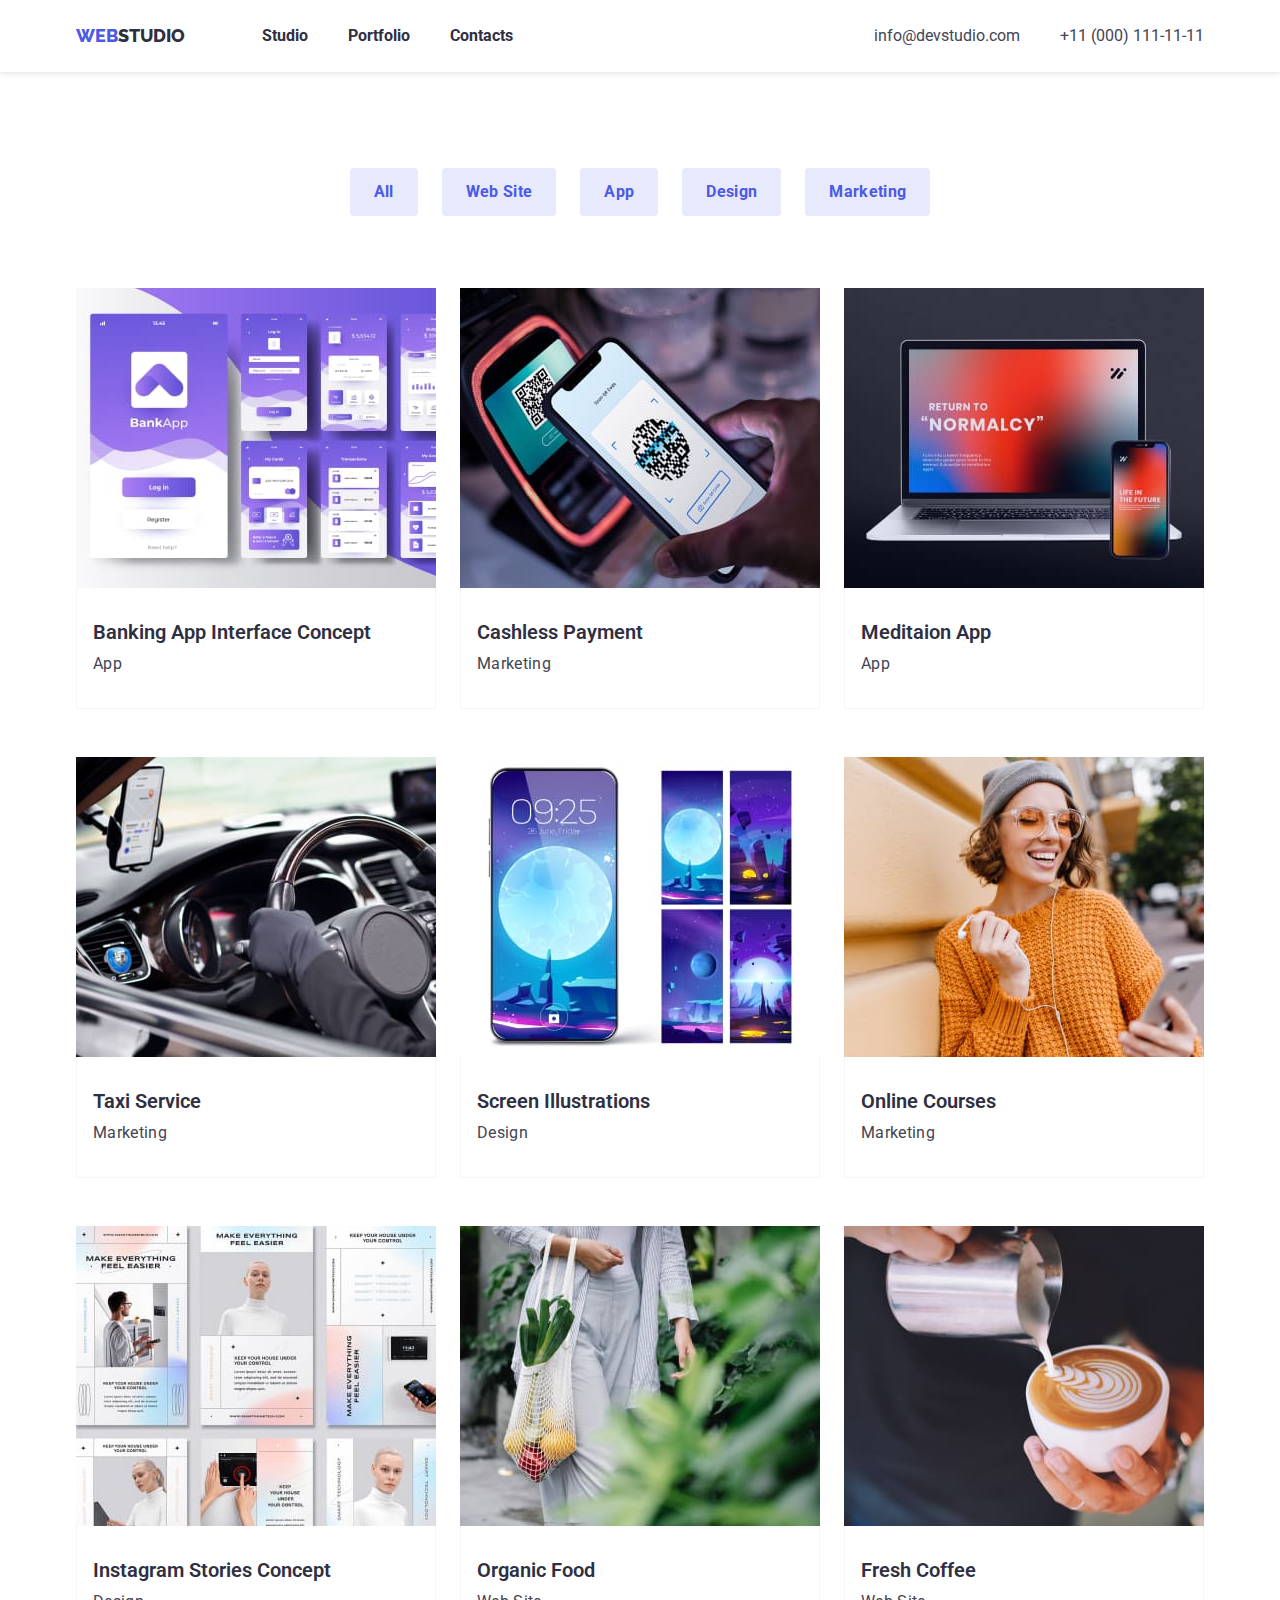
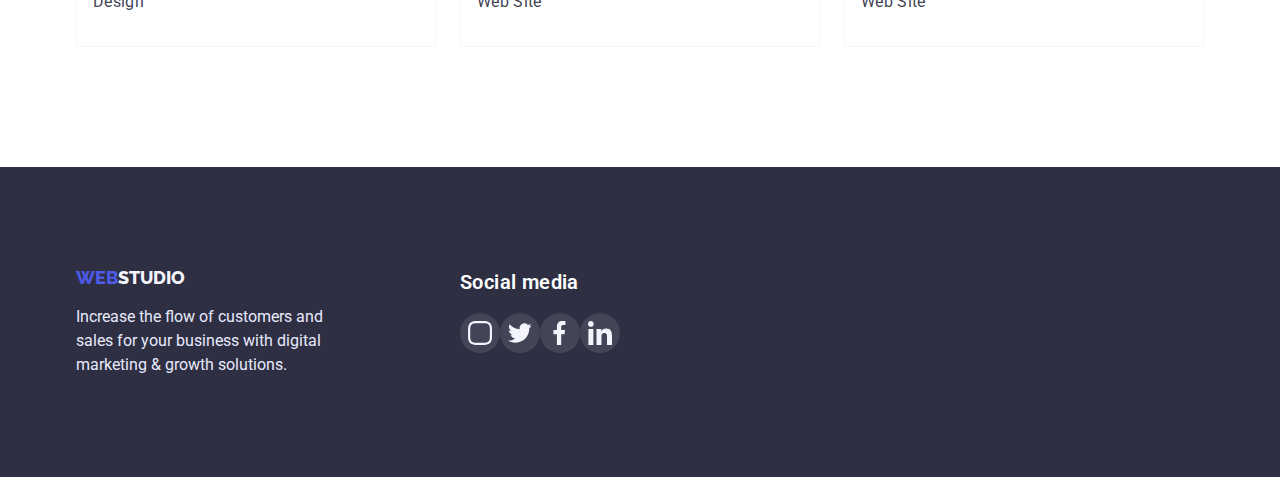
==== portfolio.html @ 0f1b0187 "homework4" ====
<!DOCTYPE html>
<html lang="en">
<head>
    <meta charset="UTF-8">
    <meta http-equiv="X-UA-Compatible" content="IE=edge">
    <meta name="viewport" content="width=device-width, initial-scale=1.0">
    <title>Portfolio</title>
    <link rel="stylesheet" href="https://cdn.jsdelivr.net/npm/modern-normalize@1.1.0/modern-normalize.min.css">
    <link href="https://fonts.googleapis.com/css2?family=Raleway:wght@800&family=Roboto:wght@400;700&display=swap" rel="stylesheet">
    <link rel="stylesheet" href="css/styles.css">
</head>
<body>
    <!--Heder-->
    <header class="page-header">
        <div class="conteiner page-header-conteiner">
         <nav class="page-nav">
         <a href="./index.html" class="logo"> <span class="logo-blu">Web</span>Studio</a>
         <ul class="page-heder-link">
          <li class="nav-header"><a href="./index.html" class="heder-link">Studio</a></li>
          <li class="nav-header"><a href="./portfolio.html" class="heder-link" >Portfolio</a></li>
          <li class="nav-header"><a href="./index.html" class="heder-link" >Contacts</a></li>
        </ul>
         </nav>
        <ul class="contacts">
          <li><a href="mailto:info@devstudio.com" class="heder-contacts">info@devstudio.com</a></li>
          <li><a href="tel:+110001111111" class="heder-contacts list-contacts ">+11 (000) 111-11-11</a></li>
         </ul>
        </div>
    </header>
    <!--main-->
<main>
    <section class="section page-section">
        <div class="conteiner"> 
        <h1 class="visually-hidden">Portfolio</h1>
        <ul class="decor filter">
            <li><button type="button" class="filter-portfolio">All</button></li>
            <li><button type="button" class="filter-portfolio">Web Site</button></li>
            <li><button type="button" class="filter-portfolio">App</button></li>
            <li><button type="button" class="filter-portfolio">Design</button></li>
            <li><button type="button" class="filter-portfolio">Marketing</button></li>
        </ul>
        
        <ul class="page-decor">
            <li class="decor-portfolio">
                <a href="./index.html" class="portfolio-section"> <img src="./images/homework2/Banking.jpg" alt="banking" width="360"> 
            <div class="portfolio">
                <h2 class="portfolio-title">Banking App Interface Concept</h2>
                <p class="portfolio-text">App</p>
            </div>
                </a>
            </li>
            <li class="decor-portfolio">
                <a href="./index.html" class="portfolio-section"> <img src="./images/homework2/CashlessPayment.jpg" alt="Cashless" width="360">
                    <div class="portfolio">
                <h2 class="portfolio-title">Cashless Payment</h2>
                <p class="portfolio-text">Marketing</p>
            </div>
                </a>
            </li>
            <li class="decor-portfolio">
                <a href="./index.html" class="portfolio-section"> <img src="./images/homework2/Meditaion.jpg" alt="Meditaion" width="360">
                    <div class="portfolio">
                <h2 class="portfolio-title">Meditaion App</h2>
                <p class="portfolio-text">App</p>
            </div>
                </a>
            </li>
            <li class="decor-portfolio">
                <a href="./index.html" class="portfolio-section"> <img src="./images/homework2/Taxi.jpg" alt="Taxi" width="360">
                    <div class="portfolio"> 
                <h2 class="portfolio-title">Taxi Service</h2>
                <p class="portfolio-text">Marketing</p>
            </div>
                </a>
            </li>
            <li class="decor-portfolio">
                <a href="./index.html" class="portfolio-section"> <img src="./images/homework2/ScreenIllustrations.jpg" alt="Screen Illustrations" width="360">
                    <div class="portfolio">
                <h2 class="portfolio-title">Screen Illustrations</h2>
                <p class="portfolio-text">Design</p>
            </div>
                </a>
            </li>
            <li class="decor-portfolio">
                <a href="./index.html" class="portfolio-section"> <img src="./images/homework2/OnlineCourses.jpg" alt="Online Courses" width="360">
                    <div class="portfolio"> 
                <h2 class="portfolio-title">Online Courses</h2>
                <p class="portfolio-text">Marketing</p>
            </div>
                </a>
            </li>
            <li class="decor-portfolio">
                <a href="./index.html" class="portfolio-section"> <img src="./images/homework2/Instagram.jpg" alt="Instagram" width="360">
                    <div class="portfolio">
                <h2 class="portfolio-title">Instagram Stories Concept</h2>
                <p class="portfolio-text">Design</p>
            </div>
                </a>
            </li>
            <li class="decor-portfolio">
                <a href="./index.html" class="portfolio-section"> <img src="./images/homework2/OrganicFood.jpg" alt="Organic Food" width="360">
                    <div class="portfolio"> 
                <h2 class="portfolio-title">Organic Food</h2>
                <p class="portfolio-text">Web Site</p>
            </div>
                </a>
            </li>
            <li class="decor-portfolio">
                <a href="./index.html" class="portfolio-section"> <img src="./images/homework2/FreshCoffee.jpg" alt="Fresh Coffee" width="360">
                    <div class="portfolio">
                <h2 class="portfolio-title">Fresh Coffee</h2>
                <p class="portfolio-text">Web Site</p>
            </div> 
                </a>
            </li>
            </ul>
        </div>
    </section>
</main>
    <!--Futer-->
    <footer class="section-footer">

        <div class="futer-list">
        <div class="conteiner footer">
          <div>
        <a href="./index.html" class="footer-logo"> <span class="footer-logo-blu">Web</span>Studio</a>
        <p class="footer-text">Increase the flow of customers and sales for your business with digital marketing & growth solutions.</p>
      </div>
        <div class="conteiner-list">
          <h3 class="title title-futer">Social media</h3>
          <ul class="futer-list-icon">
            <li >
              <a class="futer-icon" href="">
              <svg class="icon"  width="24" height="24">
                <use href="./images/sprite.svg#icon-instagram"></use>
              </svg>
            </a>
            </li>
  
            <li>
              <a class="futer-icon" href="">
              <svg class="icon"  width="24" height="24">
                <use href="./images/sprite.svg#icon-twiter"></use>
              </svg>
            </a>
            </li>
  
            <li>
              <a class="futer-icon" href="">
              <svg class="icon"  width="24" height="24">
                <use href="./images/sprite.svg#icon-facebook"></use>
              </svg>
            </a>
            </li>
  
            <li>
              <a class="futer-icon" href="">
              <svg class="icon"  width="24" height="24">
                <use href="./images/sprite.svg#icon-linkedin"></use>
              </svg>
            </a>
            </li>
          </ul>
        </div>
      </div>
      </div>
        
    </footer>
</body>
</html>
---- css/styles.css ----
:root {
--primery-text-color: #434455;
--title-text-color: #2E2F42;
--background-color-hero: #2E2F42;
--accent-color: #4D5AE5;
--background-color: #ffffff;
--button-color: #ffffff;
--footer-logo: #F4F4FD;
--background-color-cection: #F4F4FD;
--background-color-footer: #2E2F42;
--color-hover-nav: #434455;
}
h1,
h2,
h3, 
p {
margin-top: 0;
margin-bottom: 0;
}
ul, ol {
    margin-top: 0;
    margin-bottom: 0;
    padding-left: 0;
}
img {
    display: block;
}
button {
    cursor: pointer;
}
body {
    color:var(--primery-text-color);
    background-color:var(--background-color);
    font-family: Roboto, sans-serif;
    font-size: 16px;
}
/* heder */
.logo-blu {
    color:var(--accent-color);
}
.logo {
    color:var(--title-text-color);
    font-family: Raleway, sans-serif;
    font-size: 18px;
    line-height: 1.33;
    font-weight: 800;
    text-decoration: none;
    text-transform: uppercase;
}

ul {
    list-style: none; 
}
.heder-link {
    color:var(--title-text-color);
    font-weight: 700;
    text-decoration: none;
    line-height: 1.5;
}
.contacts {
    line-height: 1.5;
    list-style: none;
}
.heder-contacts {
    color: var(--primery-text-color);
    text-decoration: none;
}
.heder-link:hover {
    color: var(--accent-color);
}
.heder-link:focus {
    color: var(--accent-color);
}
.heder-contacts:hover {
    color: var(--accent-color);
}
.heder-contacts:focus {
    color: var(--accent-color);
}
.page-header-conteiner {
    display: flex;
    align-items: center;
}
.page-nav {
    display: flex;
}
.page-heder-link {
    display: flex;
}
.contacts{
    display: flex;
    margin-left: auto;
}
.logo {
    margin-right: 77px;
    padding-top: 24px;
    padding-bottom: 24px;
}

.page-header {
    box-shadow: 0px 1px 6px rgba(46, 47, 66, 0.16);
}
.heder-link {
    display: block;
    padding-top: 24px;
    padding-bottom: 24px;
}
.nav-header:not(:last-child) {
    margin-right: 40px;
}


.heder-contacts {
    margin-right: 40px;
}
.list-contacts {
    margin-right: 0px;
}
/* HERO */
.hero {
background-color: var(--background-color-hero);
text-align: center;
padding-top: 192px;
padding-bottom: 192px;
background-image: linear-gradient( to right, rgba(46, 47, 66, 0.7), rgba(46, 47, 66, 0.7)), url("../images/homework4/people-office.jpg");
max-width: 1440px;
min-height: 603px;
margin-left: auto;
margin-right: auto;
background-repeat: no-repeat;
background-size: cover;
background-position: center;
}

.visually-hidden {
    position: absolute;
    white-space: nowrap;
    width: 1px;
    height: 1px;
    overflow: hidden;
    border: 0;
    padding: 0;
    clip: rect(0 0 0 0);
    clip-path: inset(50%);
    margin: -1px; 
}
.hero-title {
color: #ffffff;
font-weight: 700;
font-size: 56px;
line-height: 1.07;
text-align: center;
margin-left: auto;
margin-right: auto;
width: 492px;
}

.hero-button {
color: var(--button-color);
background-color:var(--accent-color); 
font-family: Roboto, sans-serif;
font-weight: 700;
line-height: 1.19;
cursor: pointer;
font-size: 16px;
border-radius: 4px;
width: 170px;
text-align: center;
margin-top: 48px;
padding-top: 16px;
padding-bottom: 16px;
padding-right: 32px;
padding-left: 32px;
border: solid #4D5AE5;

}
.hero-button:hover {
    background-color: var(--accent-color);
    box-shadow: 0px 4px  0px  4px  rgba(0, 0, 0, 0.15);
}
.hero-button:focus {
    background-color: #404BBF;
    border: #404BBF;
    box-shadow: 0px 4px  0px  4px  rgba(0, 0, 0, 0.15);
}

/* SECTION */
.section-tile {
color: var(--title-text-color);
font-weight: 700;
font-size: 36px;
line-height: 1.11;
text-align: center;
letter-spacing: 0.02em;
margin-bottom: 72px;
}
.title {
color: var(--title-text-color);
font-weight: 700;
font-size: 20px;
line-height: 1.2;
letter-spacing: 0.02em;
}
.section-text {
line-height: 1.5;
}
.decor {
list-style: none;
}
.benefits {
    display: flex;
    gap: 24px;
}
.team-section {
    background-color: var(--background-color-cection);
}
.team-item {
    background-color: var(--background-color)
}
.section {
    padding-top: 120px;
    padding-bottom: 120px;
    
}
.item {
    padding-top: 0px;
}
.wedoing {
    display: flex;
    flex-wrap: wrap;
    gap: 24px;
}
.team {
    display: flex;
    flex-wrap: wrap;
    gap: 24px;
}
.doing {
    padding-top: 0px;
}


.benefits-list {
    display: flex;
    width: 264px;
    height: 112px;
    background-color:#F4F4FD;
}
.social-icons {
    display: flex;
    align-items: center;
    padding-left: 16px;
    padding-right: 16px;
    justify-content: space-between;
}


.social-list-icons {
    display: flex;
    align-items: center;
    justify-content: center;
    margin-top: 12px;
    width: 40px;
    height: 40px;
    border-radius: 50%;
    background-color: var(--accent-color);
}
.benefits-icons {
    justify-content: center;
    align-items: center;
    margin-right: auto;
    margin-left: auto;
    margin-bottom: 24px;
    margin-top: 24px;
   
}
.team-item {
box-shadow: 0px 1px 0px 1px rgba(46, 47, 66, 0.16);
border-radius: 0px 0px 4px 4px;
}
.customers {
    display: block;
    width: 168px;
    height: 88px;
    border: solid 1px #000000;
    border-radius: 4px;
    margin-left: auto;
    margin-right: auto;
    padding-top: 16px;
    padding-bottom: 16px;
}
.customers-icon {
    fill: #8E8F99;
}
.customers:hover {
    border: solid 1px #4D5AE5;
}
.customers:focus {
    border: solid 1px #4D5AE5;
}
.customers-icon:hover {
    color: #4D5AE5;
    fill: currentColor;
}
.customers-icon:focus {
    color: #4D5AE5;
    fill: currentColor;
}
.customers-list {
    display: flex;
    text-align: center;
    gap: 24px;
}

/* FOOTER */
.footer-logo {
color: var(--footer-logo);
font-family: Raleway;
font-weight: 800;
font-size: 18px;
line-height: 1.16;
text-transform: uppercase;
text-decoration: none;
margin-left: auto;
}
.footer-logo-blu {
color: var(--accent-color);
font-family: Raleway;
font-weight: 800;
font-size: 18px;
line-height: 1.17;
}
.footer-text {
line-height: 1.5;
color: #E7E9FC;
width: 264px;
margin-top: 16px;
}
.section-footer {
    padding-top: 100px;
    padding-bottom: 100px;
}
.page-section {
    padding-top: 96px;
}
.title-futer {
    color: #ffffff;
    font-weight: 600;
    line-height: 1.5;
    margin-bottom: 16px;
}
.futer-icon {
    display: flex;
    width: 40px;
    height: 40px;
    border-radius: 50%;
    background-color: #434455;
    align-items: center;
    justify-content: center;
}
.futer-list-icon {
    display: flex;
    align-items: baseline;
}

.futer-list {
    display: flex;
}
.conteiner-list {
    margin-left: 120px;
    
}
.futer-icon:hover {
    background-color: #31D0AA;
    border: 1 px solid #31D0AA;
}
.futer-icon:focus {
    background-color: #31D0AA;
    border: 1 px solid #31D0AA;
}
.footer {
    display: flex;
}
/*  PAGE2------------portfolio */
.filter-portfolio {
    color: var(--accent-color);
    background-color: #E7E9FC;
    font-family: Roboto, sans-serif;
    font-size: 16px;
    line-height: 1.5;
    align-items: center;
    vertical-align: baseline;
    letter-spacing: 0.02em;
    font-weight: 700;
    max-width: 126px;
    border: 1px #E7E9FC;
    border-radius: 4px;
    padding-top: 12px;
    padding-bottom: 12px;
    padding-left: 24px;
    padding-right: 24px;
}
.filter-portfolio:hover {
    background-color: var(--accent-color);
    color: var(--button-color);
    box-shadow: 0px 2px 2px 0px rgba(0, 0, 0, 0.12);;
}
.filter-portfolio:focus {
    background-color: var(--accent-color);
    color: var(--button-color);
    box-shadow: 0px 2px 2px 0px rgba(0, 0, 0, 0.12);
    
}

.portfolio-title {
    color: var(--title-text-color);
    font-size: 20px;
    line-height: 1.2;
    font-weight: 600;
}
.portfolio-text {
    line-height: 1.5;
    letter-spacing: 0.02em;
    margin-top: 8px;
    color: #434455;
}
.section-footer {
    background-color: var(--background-color-footer);
}
.portfolio-section {
    text-decoration: none;
    display: block;
}
.portfolio-section:hover {
    box-shadow: 0px 1px 6px 0px rgba(46, 47, 66, 0.08);
}
.portfolio-section:focus {
    box-shadow: 0px 1px 6px 0px rgba(46, 47, 66, 0.08);
}
.conteiner {
    width: 1158px;
    margin-right: auto;
    margin-left: auto;
    padding-left: 15px;
    padding-right: 15px;
}

.filter {
    display: flex;
    flex-wrap: wrap;
    justify-content: center;
    gap: 24px;
    margin-bottom: 72px;
}


.page-decor {
display: flex;
flex-wrap: wrap;
margin-left: -24px;
margin-top: -48px;

}
.decor-portfolio {
    flex-basis: calc(100% / 3 - 24px);
    margin-top: 48px;
    margin-left: 24px;
}



.team-page {
    text-align: center;
    padding-top: 32px;
    padding-bottom: 32px;
}
.section-text {
    margin-top: 8px;
}
.portfolio {
    border-left: 0.5px solid;
    border-bottom: 0.5px solid;
    border-right: 0.5px solid;
    border-color: #F4F4FD;
    padding-top: 32px;
    padding-bottom: 32px;
    padding-left: 16px;
}
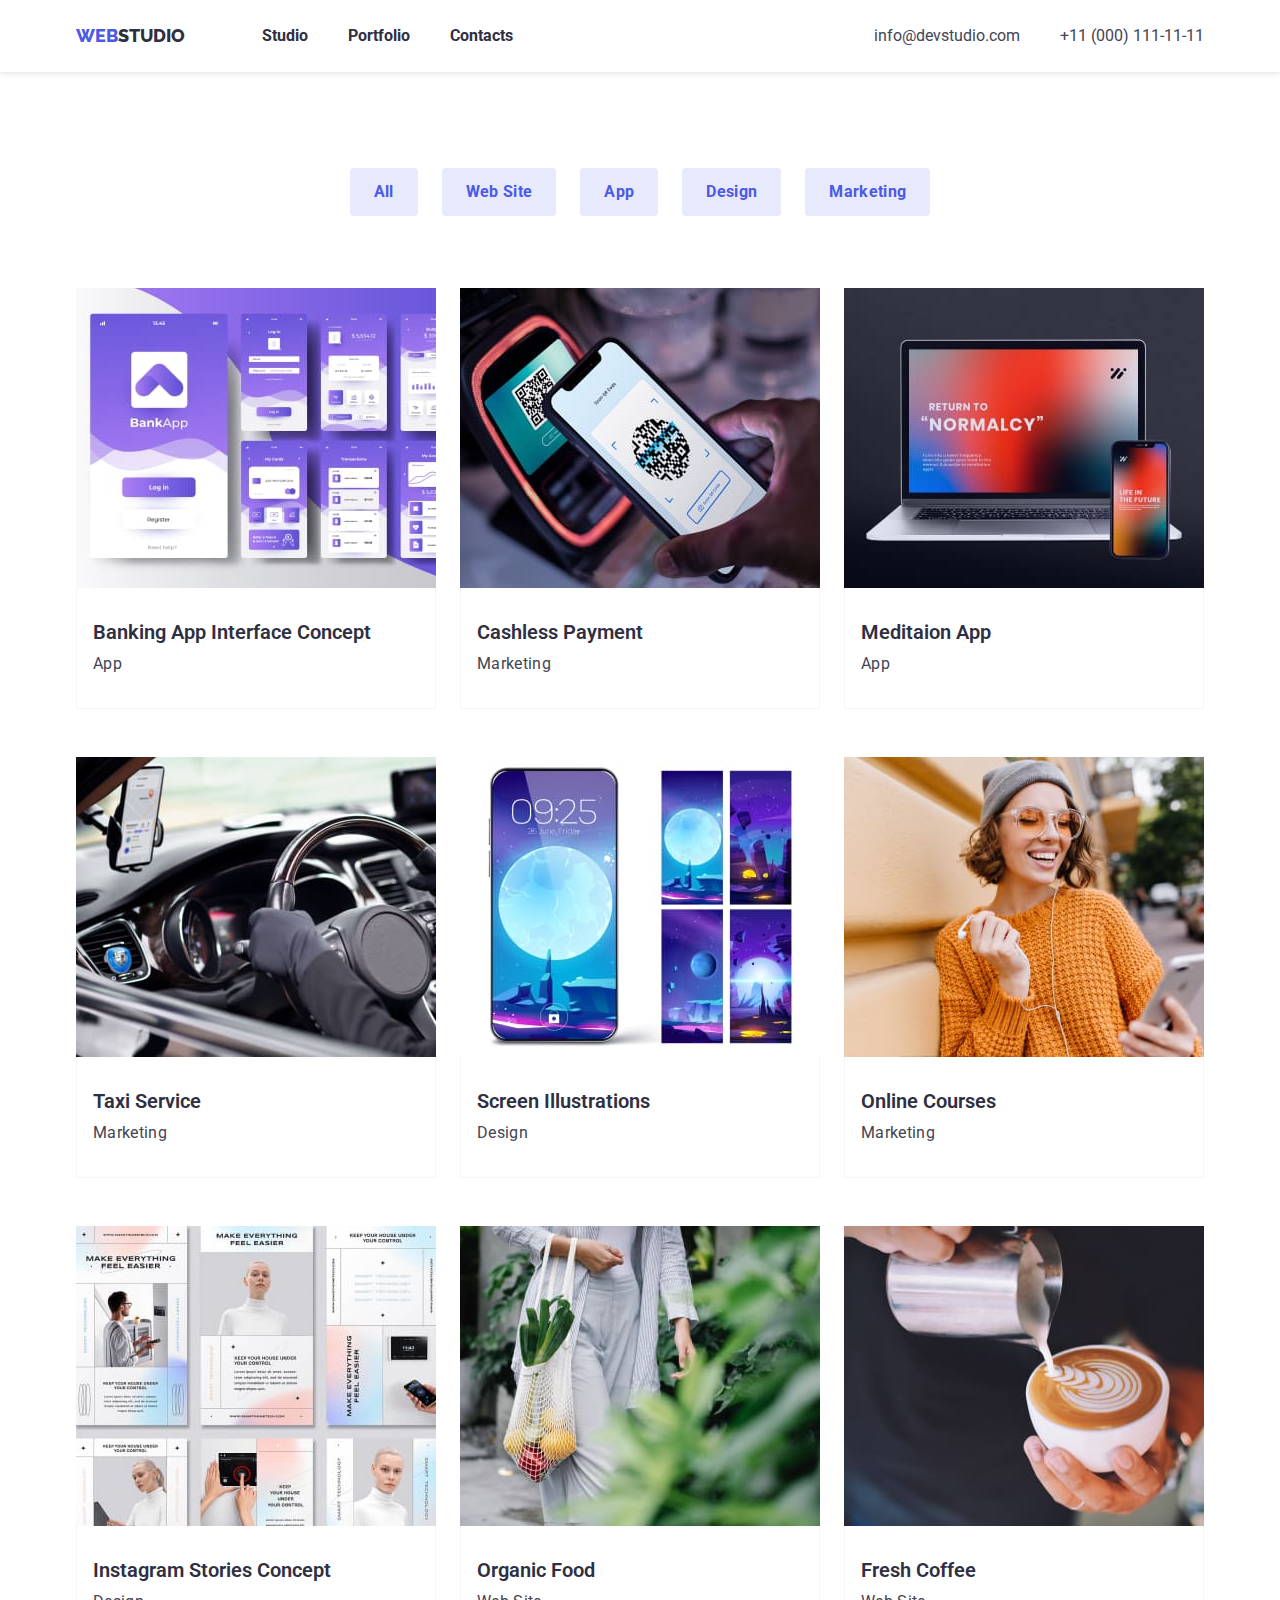
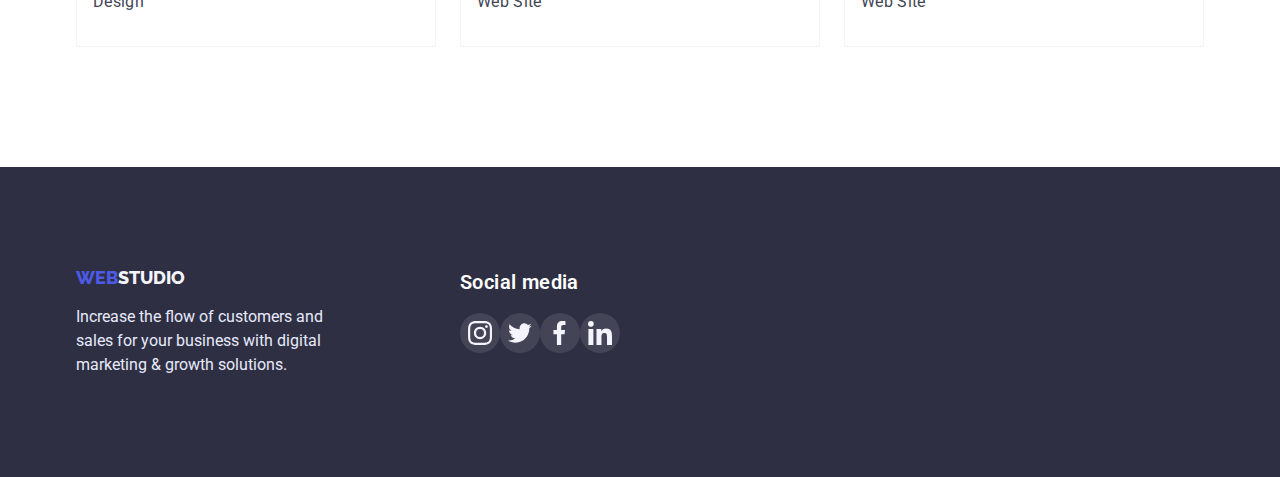
==== commit 1a3ec61d: "hw4" ====
--- a/portfolio.html
+++ b/portfolio.html
@@ -132,7 +132,7 @@
             <li >
               <a class="futer-icon" href="">
               <svg class="icon"  width="24" height="24">
-                <use href="./images/sprite.svg#icon-instagram"></use>
+                <use href="./images/sprite.svg#icon-instagram-2"></use>
               </svg>
             </a>
             </li>
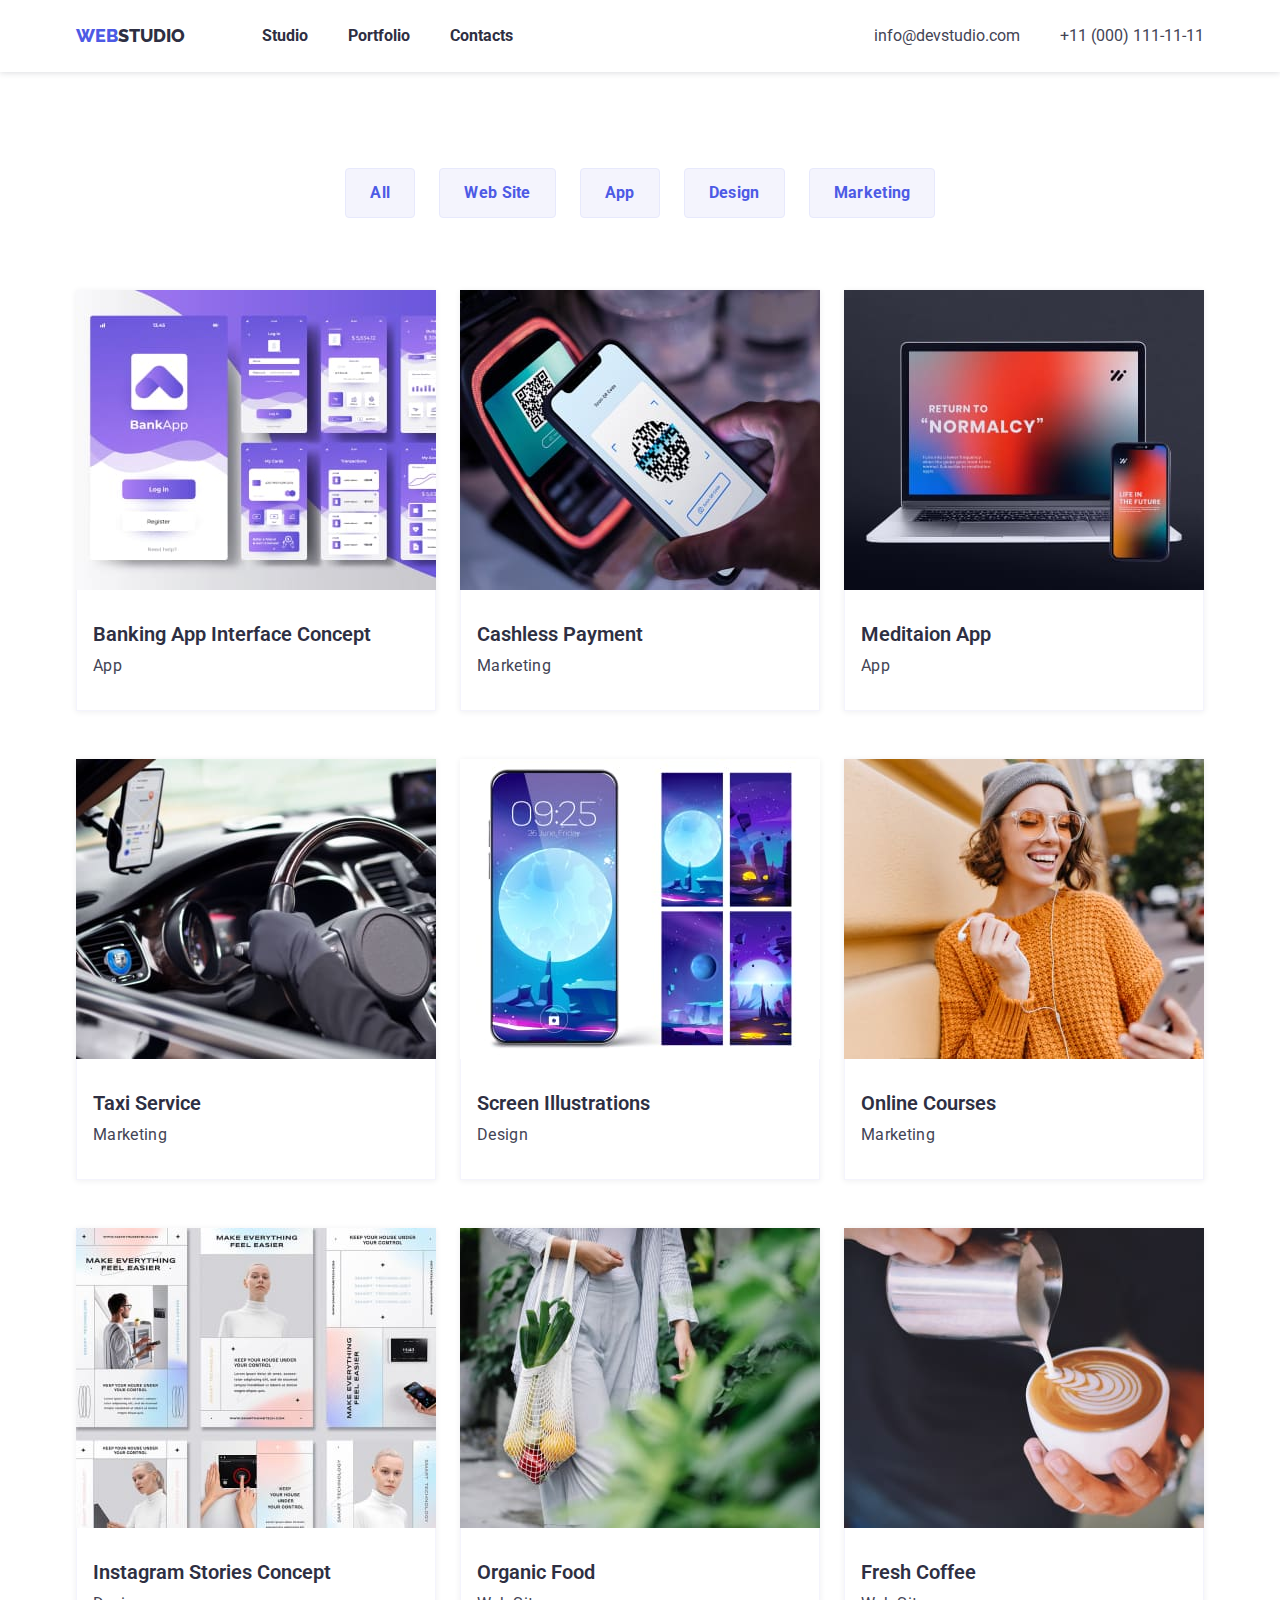
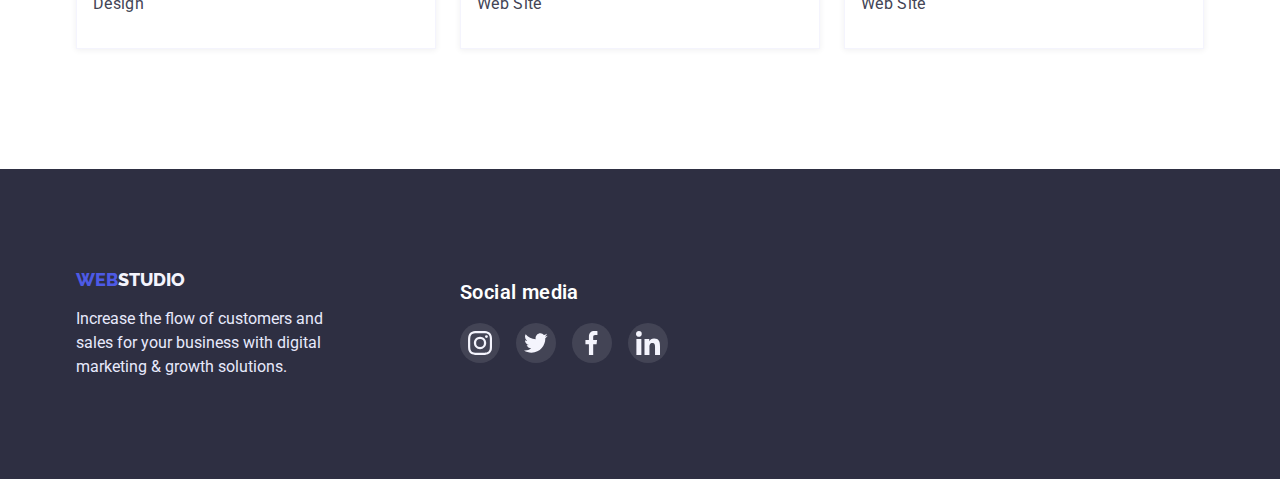
==== commit 26c1ad84: "hw4 (2)" ====
--- a/portfolio.html
+++ b/portfolio.html
@@ -13,18 +13,18 @@
     <!--Heder-->
     <header class="page-header">
         <div class="conteiner page-header-conteiner">
-         <nav class="page-nav">
-         <a href="./index.html" class="logo"> <span class="logo-blu">Web</span>Studio</a>
-         <ul class="page-heder-link">
-          <li class="nav-header"><a href="./index.html" class="heder-link">Studio</a></li>
-          <li class="nav-header"><a href="./portfolio.html" class="heder-link" >Portfolio</a></li>
-          <li class="nav-header"><a href="./index.html" class="heder-link" >Contacts</a></li>
+        <nav class="page-nav">
+        <a href="./index.html" class="logo"> <span class="logo-blu">Web</span>Studio</a>
+        <ul class="page-heder-link">
+        <li class="nav-header"><a href="./index.html" class="heder-link">Studio</a></li>
+        <li class="nav-header"><a href="./portfolio.html" class="heder-link" >Portfolio</a></li>
+        <li class="nav-header"><a href="./index.html" class="heder-link" >Contacts</a></li>
         </ul>
-         </nav>
+        </nav>
         <ul class="contacts">
-          <li><a href="mailto:info@devstudio.com" class="heder-contacts">info@devstudio.com</a></li>
-          <li><a href="tel:+110001111111" class="heder-contacts list-contacts ">+11 (000) 111-11-11</a></li>
-         </ul>
+        <li><a href="mailto:info@devstudio.com" class="heder-contacts">info@devstudio.com</a></li>
+        <li><a href="tel:+110001111111" class="heder-contacts list-contacts ">+11 (000) 111-11-11</a></li>
+        </ul>
         </div>
     </header>
     <!--main-->
@@ -129,33 +129,33 @@
         <div class="conteiner-list">
           <h3 class="title title-futer">Social media</h3>
           <ul class="futer-list-icon">
-            <li >
+            <li class="icon" >
               <a class="futer-icon" href="">
-              <svg class="icon"  width="24" height="24">
+              <svg  width="24" height="24">
                 <use href="./images/sprite.svg#icon-instagram-2"></use>
               </svg>
             </a>
             </li>
   
-            <li>
+            <li class="icon">
               <a class="futer-icon" href="">
-              <svg class="icon"  width="24" height="24">
+              <svg  width="24" height="24">
                 <use href="./images/sprite.svg#icon-twiter"></use>
               </svg>
             </a>
             </li>
   
-            <li>
+            <li class="icon">
               <a class="futer-icon" href="">
-              <svg class="icon"  width="24" height="24">
+              <svg  width="24" height="24">
                 <use href="./images/sprite.svg#icon-facebook"></use>
               </svg>
             </a>
             </li>
   
-            <li>
+            <li class="icon">
               <a class="futer-icon" href="">
-              <svg class="icon"  width="24" height="24">
+              <svg  width="24" height="24">
                 <use href="./images/sprite.svg#icon-linkedin"></use>
               </svg>
             </a>
--- a/css/styles.css
+++ b/css/styles.css
@@ -118,13 +118,11 @@
 }
 /* HERO */
 .hero {
-background-color: var(--background-color-hero);
 text-align: center;
 padding-top: 192px;
 padding-bottom: 192px;
 background-image: linear-gradient( to right, rgba(46, 47, 66, 0.7), rgba(46, 47, 66, 0.7)), url("../images/homework4/people-office.jpg");
 max-width: 1440px;
-min-height: 603px;
 margin-left: auto;
 margin-right: auto;
 background-repeat: no-repeat;
@@ -172,15 +170,17 @@
 padding-right: 32px;
 padding-left: 32px;
 border: solid #4D5AE5;
+box-shadow: 0px 1px  1px  0px  rgba(46, 47, 66, 0.16);
 
 }
 .hero-button:hover {
     background-color: var(--accent-color);
-    box-shadow: 0px 4px  0px  4px  rgba(0, 0, 0, 0.15);
+    box-shadow: 0px 4px  4px  0px  rgba(0, 0, 0, 0.15);
+    
 }
 .hero-button:focus {
     background-color: #404BBF;
-    border: #404BBF;
+    border: solid #404BBF ;
     box-shadow: 0px 4px  0px  4px  rgba(0, 0, 0, 0.15);
 }
 
@@ -200,6 +200,7 @@
 font-size: 20px;
 line-height: 1.2;
 letter-spacing: 0.02em;
+margin-top: 8px;
 }
 .section-text {
 line-height: 1.5;
@@ -245,13 +246,16 @@
     width: 264px;
     height: 112px;
     background-color:#F4F4FD;
+    justify-content: center;
+    align-items: center;
 }
 .social-icons {
     display: flex;
     align-items: center;
-    padding-left: 16px;
-    padding-right: 16px;
-    justify-content: space-between;
+    justify-content: center;
+    gap: 24px;
+    margin-top: 12px;
+    
 }
 
 
@@ -259,7 +263,7 @@
     display: flex;
     align-items: center;
     justify-content: center;
-    margin-top: 12px;
+    
     width: 40px;
     height: 40px;
     border-radius: 50%;
@@ -270,11 +274,9 @@
     align-items: center;
     margin-right: auto;
     margin-left: auto;
-    margin-bottom: 24px;
-    margin-top: 24px;
+    
    
-}
-.team-item {
+}.team-item {
 box-shadow: 0px 1px 0px 1px rgba(46, 47, 66, 0.16);
 border-radius: 0px 0px 4px 4px;
 }
@@ -282,7 +284,7 @@
     display: block;
     width: 168px;
     height: 88px;
-    border: solid 1px #000000;
+    border: solid 1px #8E8F99;
     border-radius: 4px;
     margin-left: auto;
     margin-right: auto;
@@ -292,19 +294,22 @@
 .customers-icon {
     fill: #8E8F99;
 }
+
+
+
 .customers:hover {
     border: solid 1px #4D5AE5;
 }
 .customers:focus {
     border: solid 1px #4D5AE5;
 }
-.customers-icon:hover {
+.customers:hover .customers-icon{
     color: #4D5AE5;
-    fill: currentColor;
-}
-.customers-icon:focus {
+    fill: #4D5AE5;
+}
+.customers:focus .customers-icon{
     color: #4D5AE5;
-    fill: currentColor;
+    fill: #4D5AE5;
 }
 .customers-list {
     display: flex;
@@ -361,6 +366,7 @@
 .futer-list-icon {
     display: flex;
     align-items: baseline;
+    gap: 16px;
 }
 
 .futer-list {
@@ -381,10 +387,11 @@
 .footer {
     display: flex;
 }
+
 /*  PAGE2------------portfolio */
 .filter-portfolio {
     color: var(--accent-color);
-    background-color: #E7E9FC;
+    background-color: #F4F4FD;
     font-family: Roboto, sans-serif;
     font-size: 16px;
     line-height: 1.5;
@@ -393,7 +400,7 @@
     letter-spacing: 0.02em;
     font-weight: 700;
     max-width: 126px;
-    border: 1px #E7E9FC;
+    border: solid 1px #E7E9FC;
     border-radius: 4px;
     padding-top: 12px;
     padding-bottom: 12px;
@@ -402,12 +409,14 @@
 }
 .filter-portfolio:hover {
     background-color: var(--accent-color);
+    border-color: transparent;
     color: var(--button-color);
     box-shadow: 0px 2px 2px 0px rgba(0, 0, 0, 0.12);;
 }
 .filter-portfolio:focus {
     background-color: var(--accent-color);
     color: var(--button-color);
+    border-color: transparent;
     box-shadow: 0px 2px 2px 0px rgba(0, 0, 0, 0.12);
     
 }
@@ -430,12 +439,13 @@
 .portfolio-section {
     text-decoration: none;
     display: block;
+    box-shadow: 0px 1px 6px 0px rgba(46, 47, 66, 0.08);
 }
 .portfolio-section:hover {
-    box-shadow: 0px 1px 6px 0px rgba(46, 47, 66, 0.08);
+    box-shadow: 0px 1px 6px rgba(46, 47, 66, 0.08), 0px 1px 1px rgba(46, 47, 66, 0.16), 0px 2px 1px rgba(46, 47, 66, 0.08);
 }
 .portfolio-section:focus {
-    box-shadow: 0px 1px 6px 0px rgba(46, 47, 66, 0.08);
+    box-shadow: 0px 1px 6px rgba(46, 47, 66, 0.08), 0px 1px 1px rgba(46, 47, 66, 0.16), 0px 2px 1px rgba(46, 47, 66, 0.08);
 }
 .conteiner {
     width: 1158px;
